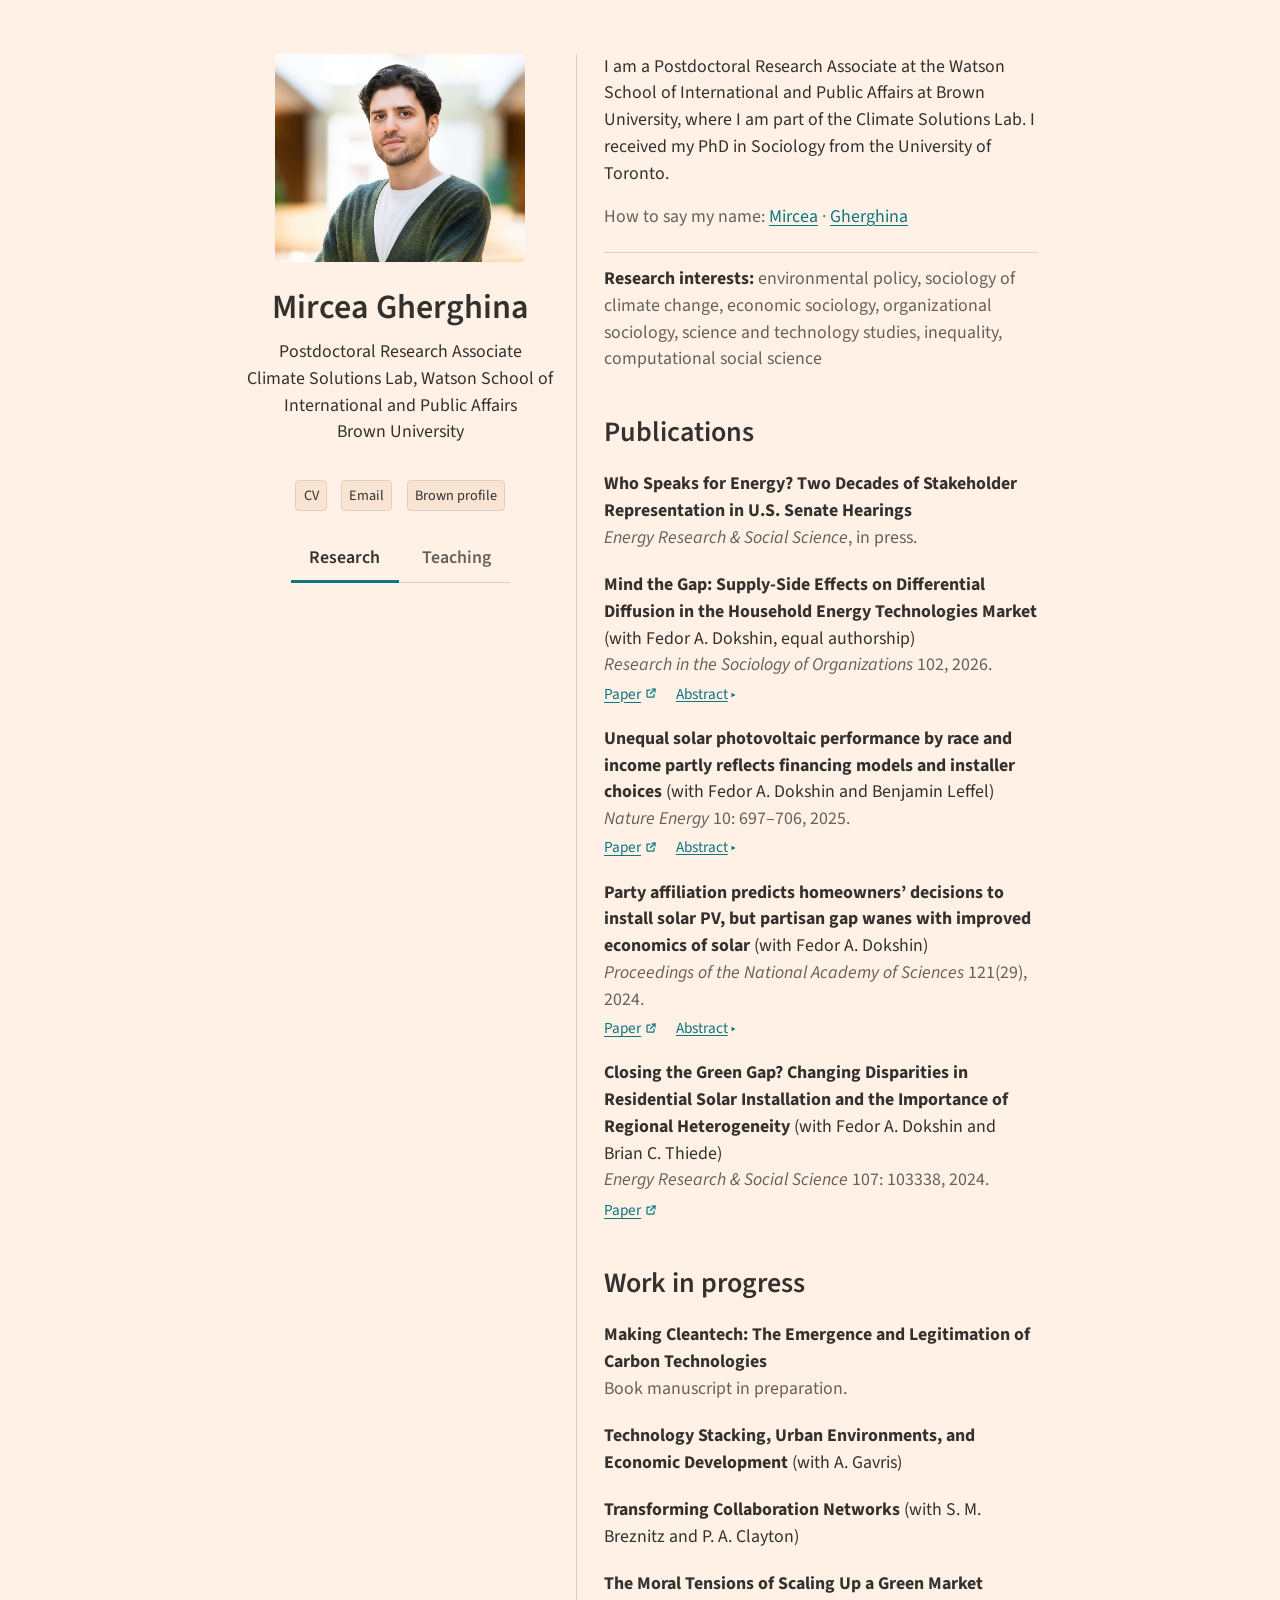
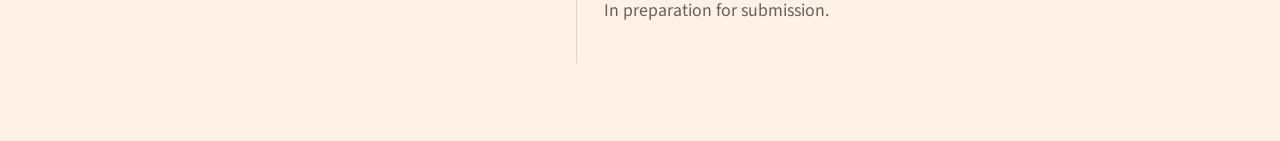
==== index.html @ 3304bfde "Update site" ====
<!DOCTYPE html>
<html xmlns="http://www.w3.org/1999/xhtml" lang="en" xml:lang="en"><head>

<meta charset="utf-8">
<meta name="generator" content="quarto-1.7.32">

<meta name="viewport" content="width=device-width, initial-scale=1.0, user-scalable=yes">


<title>Mircea Gherghina</title>
<style>
code{white-space: pre-wrap;}
span.smallcaps{font-variant: small-caps;}
div.columns{display: flex; gap: min(4vw, 1.5em);}
div.column{flex: auto; overflow-x: auto;}
div.hanging-indent{margin-left: 1.5em; text-indent: -1.5em;}
ul.task-list{list-style: none;}
ul.task-list li input[type="checkbox"] {
  width: 0.8em;
  margin: 0 0.8em 0.2em -1em; /* quarto-specific, see https://github.com/quarto-dev/quarto-cli/issues/4556 */ 
  vertical-align: middle;
}
</style>


<script src="site_libs/quarto-nav/quarto-nav.js"></script>
<script src="site_libs/clipboard/clipboard.min.js"></script>
<script src="site_libs/quarto-search/autocomplete.umd.js"></script>
<script src="site_libs/quarto-search/fuse.min.js"></script>
<script src="site_libs/quarto-search/quarto-search.js"></script>
<meta name="quarto:offset" content="./">
<script src="site_libs/quarto-html/quarto.js" type="module"></script>
<script src="site_libs/quarto-html/tabsets/tabsets.js" type="module"></script>
<script src="site_libs/quarto-html/popper.min.js"></script>
<script src="site_libs/quarto-html/tippy.umd.min.js"></script>
<link href="site_libs/quarto-html/tippy.css" rel="stylesheet">
<link href="site_libs/quarto-html/quarto-syntax-highlighting-37eea08aefeeee20ff55810ff984fec1.css" rel="stylesheet" id="quarto-text-highlighting-styles">
<script src="site_libs/bootstrap/bootstrap.min.js"></script>
<link href="site_libs/bootstrap/bootstrap-icons.css" rel="stylesheet">
<link href="site_libs/bootstrap/bootstrap-c1fac2584b48ed01fb6e278e36375074.min.css" rel="stylesheet" append-hash="true" id="quarto-bootstrap" data-mode="light">
<script id="quarto-search-options" type="application/json">{
  "location": "sidebar",
  "copy-button": false,
  "collapse-after": 3,
  "panel-placement": "start",
  "type": "textbox",
  "limit": 50,
  "keyboard-shortcut": [
    "f",
    "/",
    "s"
  ],
  "show-item-context": false,
  "language": {
    "search-no-results-text": "No results",
    "search-matching-documents-text": "matching documents",
    "search-copy-link-title": "Copy link to search",
    "search-hide-matches-text": "Hide additional matches",
    "search-more-match-text": "more match in this document",
    "search-more-matches-text": "more matches in this document",
    "search-clear-button-title": "Clear",
    "search-text-placeholder": "",
    "search-detached-cancel-button-title": "Cancel",
    "search-submit-button-title": "Submit",
    "search-label": "Search"
  }
}</script>


<link rel="stylesheet" href="styles.css">
</head>

<body class="fullcontent quarto-light">

<div id="quarto-search-results"></div>
<!-- content -->
<div id="quarto-content" class="quarto-container page-columns page-rows-contents page-layout-article">
<!-- sidebar -->
<!-- margin-sidebar -->
    
<!-- main -->
<div class="quarto-about-trestles">
  <div class="about-entity">
    <img src="profile.jpg" class="about-image
  rounded " style="width: 14em;">
<header id="title-block-header" class="quarto-title-block default">
<div class="quarto-title">
<h1 class="title">Mircea Gherghina</h1>
<p class="subtitle lead"></p><p>Postdoctoral Research Associate<br> Climate Solutions Lab, Watson School of International and Public Affairs<br> Brown University</p><p></p>
</div>
<div class="quarto-title-meta">
  </div>
</header>
    <div class="about-links">
  <a href="/cv.pdf" class="about-link" rel="" target="">
     <span class="about-link-text">CV</span>
  </a>
  <a href="mailto:mircea_gherghina@brown.edu" class="about-link" rel="" target="">
     <span class="about-link-text">Email</span>
  </a>
  <a href="https://climate.watson.brown.edu/people/mircea-gherghina" class="about-link" rel="" target="">
     <span class="about-link-text">Brown profile</span>
  </a>
</div>
  </div>
  <div class="about-contents"><main class="content" id="quarto-document-content">
<p>I am a Postdoctoral Research Associate at the Watson School of International and Public Affairs at Brown University, where I am part of the Climate Solutions Lab. I received my PhD in Sociology from the University of Toronto.</p>
<p><span class="status">How to say my name: <a href="https://www.youtube.com/watch?v=IW060dQiK8I">Mircea</a> · <a href="https://ro.forvo.com/word/gherghina/">Gherghina</a></span></p>
<div class="interests">
<p><strong>Research interests:</strong> environmental policy, sociology of climate change, economic sociology, organizational sociology, science and technology studies, inequality, computational social science</p>
</div>
<!-- ============ RESEARCH TAB ============ -->
<div id="research" class="tab-section" data-tab="Research">
<section id="publications" class="level2">
<h2 data-anchor-id="publications">Publications</h2>
<div class="paper">
<p><strong>Who Speaks for Energy? Two Decades of Stakeholder Representation in U.S. Senate Hearings</strong><br> <span class="status"><em>Energy Research &amp; Social Science</em>, in press.</span></p>
<div class="abstract">
</div>
</div>
<div class="paper">
<p><strong>Mind the Gap: Supply-Side Effects on Differential Diffusion in the Household Energy Technologies Market</strong> (with Fedor A. Dokshin, equal authorship)<br> <span class="status"><em>Research in the Sociology of Organizations</em> 102, 2026.</span> <a href="https://doi.org/10.1108/S0733-558X20260000102003" class="paper-links">Paper</a></p>
<div class="abstract">
<p>Climate change mitigation demands the rapid uptake of renewable energy technologies. These technologies can have significant benefits for adopters and the surrounding communities. There are concerns, however, that differential diffusion of these technologies could reproduce and deepen inequalities along existing dimensions of social difference. We extend organizational scholarship on diffusion by focusing on how supply-side organizational practices affect distributional outcomes in emerging markets. We argue that firms’ decisions about marketing and distributional strategies for new products fundamentally shape the pool of early adopters. These marketing strategies reflect not only market conditions but also specific cultural assumptions about likely early adopters – who they are and where they live. We examine these ideas in the context of the residential solar photovoltaics (PV) market in New York State. Door-to-door solicitation remains the dominant mode of marketing solar PV and has potential for structuring the pattern of diffusion, as installers strategically select neighborhoods for canvasing. Using installation data to infer marketing strategies, we find that solar installers respond to government incentives by intensifying their activity at times and in places where financial support is high. Results from statistical models further suggest that installers’ early marketing campaigns are more likely to target neighborhoods that are higher income and majority-white, although patterns differ somewhat across regions. Such supply-side dynamics can set in motion path-dependent processes that entrench inter-group disparities in the adoption rates of renewables. We discuss implications of our study for the prospects of an equitable energy transition and for organizational theories of diffusion.</p>
</div>
</div>
<div class="paper">
<p><strong>Unequal solar photovoltaic performance by race and income partly reflects financing models and installer choices</strong> (with Fedor A. Dokshin and Benjamin Leffel)<br> <span class="status"><em>Nature Energy</em> 10: 697–706, 2025.</span></p>
<p><a href="https://doi.org/10.1038/s41560-025-01743-7" class="paper-links">Paper</a></p>
<div class="abstract">
<p>Residential solar photovoltaics (PV) are important for a rapid decarbonization strategy. To chart an equitable energy transition, researchers have measured inequalities in residential PV adoption and identified factors that drive group disparities. We know little, however, about people’s experiences after installing solar. Electricity generation differences among PV systems can be substantial and may contribute to inequitable outcomes even as adoption disparities wane. Here we use data measuring actual monthly generation for over 26,000 PV systems installed in Connecticut to identify significant disparities in system output by neighbourhood income and race. We show that the choice of financing model (purchase or leasing) partly explains the observed disparities. We also find that system generation varies significantly across installers, highlighting that firm behaviour contributes to inequitable outcomes. These findings underscore the importance of measuring the quality and the quantity of renewable energy projects to ensure an equitable energy transition.</p>
</div>
</div>
<div class="paper">
<p><strong>Party affiliation predicts homeowners’ decisions to install solar PV, but partisan gap wanes with improved economics of solar</strong> (with Fedor A. Dokshin)<br> <span class="status"><em>Proceedings of the National Academy of Sciences</em> 121(29), 2024.</span></p>
<p><a href="https://doi.org/10.1073/pnas.2303519121" class="paper-links">Paper</a></p>
<div class="abstract">
<p>The perceived risk of climate change and the sense of urgency for an energy transition are both politically polarized, especially in the United States. Yet, we know relatively little about how political polarization affects consumer energy preferences and behaviors. Here, we use the case of residential solar photovoltaics (PV) in New York State to 1) measure the partisan gap in solar adoption rates and 2) test whether more favorable economics of solar PV mute the effect of political identity. Using household-level, longitudinal data that include nearly 63,000 completed residential PV projects, we find evidence of a partisan gap in PV adoption. Democratic homeowners are approximately 1.45 times as likely to adopt solar PV as Republican homeowners. Republicans’ rate of adoption is the lowest of all measured groups, behind Independents, unaffiliated voters, and homeowners not registered to vote. Crucially, however, Republicans in our sample appear to be the most attuned to the changing economics and financing options of solar PV. Our estimates suggest that 1) as homeowners’ electricity rate increases relative to its long-run average, the adoption gap between Democ-rats and Republicans narrows, 2) that Republican PV adopters obtain systems with higher expected economic value, and 3) Republicans take greater advantage of alternative financing models, like leases and power purchase agreements, especially when the upfront costs of solar are high. The results demonstrate that political identity affects consumers’ participation in the energy transition, but local context, including the local economics of solar, may mitigate the effect of personal politics.</p>
</div>
</div>
<div class="paper">
<p><strong>Closing the Green Gap? Changing Disparities in Residential Solar Installation and the Importance of Regional Heterogeneity</strong> (with Fedor A. Dokshin and Brian C. Thiede)<br> <span class="status"><em>Energy Research &amp; Social Science</em> 107: 103338, 2024.</span></p>
<p><a href="https://doi.org/10.1016/j.erss.2023.103338" class="paper-links">Paper</a></p>
<div class="abstract">
</div>
</div>
</section>
<section id="work-in-progress" class="level2">
<h2 data-anchor-id="work-in-progress">Work in progress</h2>
<div class="paper">
<p><strong>Making Cleantech: The Emergence and Legitimation of Carbon Technologies</strong><br> <span class="status">Book manuscript in preparation.</span></p>
<div class="abstract">
</div>
</div>
<div class="paper">
<p><strong>Technology Stacking, Urban Environments, and Economic Development</strong> (with A. Gavris)<br></p>
<div class="abstract">
</div>
</div>
<div class="paper">
<p><strong>Transforming Collaboration Networks</strong> (with S. M. Breznitz and P. A. Clayton)<br></p>
<div class="abstract">
</div>
</div>
<div class="paper">
<p><strong>The Moral Tensions of Scaling Up a Green Market</strong><br> <span class="status">In preparation for submission.</span></p>
<div class="abstract">
</div>
</div>
</section>
</div>
<!-- ============ TEACHING TAB ============ -->
<div id="teaching" class="tab-section" data-tab="Teaching">
<p>My teaching covers quantitative and computational methods, along with substantive courses in environmental policy, economic sociology, and the sociology of science and technology.</p>
<section id="course-instructor" class="level2">
<h2 data-anchor-id="course-instructor">Course instructor</h2>
<div class="paper">
<p><strong>Energy, Climate and Society</strong> (IAPA 1700G)<br> <span class="status">Brown University, Spring and Fall 2026</span></p>
<div class="abstract" data-label="Course description">
<p>This course examines the social side of how energy is produced and used. It begins with fossil fuels and their effects on communities and the environment, then turns to energy transitions and the social forces that help or hold back renewable energy. A central question runs throughout: who benefits from energy change, and who bears its costs? Students build policy analysis skills by identifying energy challenges, assessing their social impacts, and proposing evidence-based solutions.</p>
</div>
</div>
<div class="paper">
<p><strong>Social Data Analytics</strong> (CCT 416)<br> <span class="status">University of Toronto, Winter 2024</span></p>
<p><a href="https://www.gherghina.com/wp-content/uploads/2025/09/Social_data_analytics.pdf" class="paper-links">Syllabus</a></p>
<div class="abstract" data-label="Course description">
<p>A lab-based course on collecting and analyzing social data, for beginning and intermediate researchers. Students read recent “big data” studies and discuss their theory, critiques, and ethics, while learning Python programming, web scraping, data collection and storage, basic statistics, and data visualization. The course ends with a research project on a topic of each student’s choice.</p>
</div>
</div>
</section>
<section id="teaching-assistant-university-of-toronto" class="level2">
<h2 data-anchor-id="teaching-assistant-university-of-toronto">Teaching assistant, University of Toronto</h2>
<div class="paper">
<p><strong>Introduction to Quantitative Methods</strong> (SOC 202)<br> <span class="status">Winter 2020, Fall 2022, Winter 2023</span></p>
</div>
<div class="paper">
<p><strong>Intermediate Quantitative Methods</strong> (SOC 252)<br> <span class="status">Fall 2023</span></p>
</div>
<div class="paper">
<p><strong>Computational Methods in Sociology</strong> (SOC 497)<br> <span class="status">Winter 2022</span></p>
</div>
<div class="paper">
<p><strong>Energy Policy &amp; Environment</strong> (ENV 350)<br> <span class="status">Winter 2022</span></p>
</div>
<div class="paper">
<p><strong>Introduction to Social Networks</strong> (SOC 270)<br> <span class="status">Winter 2021, Summer 2021, Winter 2023</span></p>
</div>
<div class="paper">
<p><strong>Economic Sociology</strong> (SOC 306)<br> <span class="status">Fall 2019, Fall 2020</span></p>
</div>
</section>
</div>


</main></div>
</div>
 <!-- /main -->
<!-- Research / Teaching tabs under the profile.
     Adds two tabs below the CV/Email links and shows one section at a time.
     Sections are any block in index.qmd marked with class "tab-section". -->
<script>
/* Abstract links: every "::: abstract" block in index.qmd becomes an
   "Abstract" link next to "Paper"; clicking it opens the text below.
   Empty abstract blocks are ignored, so nothing shows until you paste text in. */
document.addEventListener("DOMContentLoaded", function () {
  // If a Paper/Syllabus link sits in the same paragraph as the title or journal
  // (no blank line before it), move it onto its own line under that paragraph.
  document.querySelectorAll(".paper a.paper-links").forEach(function (a) {
    var p = a.parentElement;
    if (p.tagName !== "P") return;
    var onlyLinks = Array.from(p.childNodes).every(function (n) {
      return n.nodeName === "A" || (n.nodeType === 3 && !n.textContent.trim());
    });
    if (onlyLinks) return;
    var line = p.nextElementSibling;
    if (!line || !line.classList.contains("links-line")) {
      line = document.createElement("p");
      line.className = "links-line";
      p.parentNode.insertBefore(line, p.nextSibling);
    }
    // drop the line break / spaces left in front of the link
    var prev = a.previousSibling;
    while (prev && ((prev.nodeType === 3 && !prev.textContent.trim()) || prev.nodeName === "BR" || prev.nodeName === "SOFTBREAK")) {
      var before = prev.previousSibling; prev.remove(); prev = before;
    }
    line.appendChild(a);
  });

  document.querySelectorAll(".paper .abstract").forEach(function (abs, i) {
    if (!abs.textContent.trim()) { abs.remove(); return; }
    var paper = abs.closest(".paper");
    var link = paper.querySelector("a.paper-links");
    var line = link ? link.parentElement : null;
    // Also accept a plain links paragraph just above the abstract,
    // e.g. [Paper](https://...) written without {.paper-links}
    if (!line) {
      var prev = abs.previousElementSibling;
      var onlyLinks = prev && prev.tagName === "P" && prev.querySelector("a") &&
        Array.from(prev.childNodes).every(function (n) {
          return n.nodeName === "A" || (n.nodeType === 3 && !n.textContent.trim());
        });
      if (onlyLinks) line = prev;
    }
    if (!line) {                       // no Paper link: make a links line
      line = document.createElement("p");
      abs.parentNode.insertBefore(line, abs);
    }
    line.classList.add("links-line");
    abs.id = abs.id || "abstract-" + (i + 1);
    abs.hidden = true;
    var btn = document.createElement("button");
    btn.type = "button";
    btn.className = "abstract-toggle";
    btn.textContent = abs.dataset.label || "Abstract";
    btn.setAttribute("aria-expanded", "false");
    btn.setAttribute("aria-controls", abs.id);
    btn.addEventListener("click", function () {
      var open = abs.hidden;
      abs.hidden = !open;
      btn.setAttribute("aria-expanded", open ? "true" : "false");
    });
    line.appendChild(btn);
  });
});

document.addEventListener("DOMContentLoaded", function () {
  var sections = Array.from(document.querySelectorAll(".tab-section"));
  var profile = document.querySelector(".about-entity");
  if (!sections.length || !profile) return;

  var nav = document.createElement("nav");
  nav.className = "profile-tabs";
  nav.setAttribute("role", "tablist");
  nav.setAttribute("aria-label", "Sections");

  sections.forEach(function (sec) {
    var btn = document.createElement("button");
    btn.type = "button";
    btn.setAttribute("role", "tab");
    btn.id = "tab-" + sec.id;
    btn.setAttribute("aria-controls", sec.id);
    btn.textContent = sec.dataset.tab || sec.id;
    sec.setAttribute("role", "tabpanel");
    sec.setAttribute("aria-labelledby", btn.id);
    btn.addEventListener("click", function () {
      show(sec.id);
      history.replaceState(null, "", "#" + sec.id);
      // On phones the profile sits above the bio, so jump down to the section
      if (window.matchMedia("(max-width: 991px)").matches) {
        sec.scrollIntoView({ behavior: "smooth", block: "start" });
      }
    });
    nav.appendChild(btn);
  });
  profile.appendChild(nav);

  // The bio: everything above the first tab section (bio paragraphs,
  // name pronunciation, research interests). Shown only on the first tab.
  var bio = [];
  for (var el = sections[0].previousElementSibling; el; el = el.previousElementSibling) {
    if (el.matches("header, script, style, #title-block-header")) continue;
    bio.push(el);
  }

  function show(id) {
    bio.forEach(function (el) { el.hidden = id !== sections[0].id; });
    sections.forEach(function (sec) {
      var on = sec.id === id;
      sec.hidden = !on;
      var btn = document.getElementById("tab-" + sec.id);
      btn.setAttribute("aria-selected", on ? "true" : "false");
      btn.tabIndex = on ? 0 : -1;
    });
  }

  // Arrow keys move between tabs
  nav.addEventListener("keydown", function (e) {
    if (e.key !== "ArrowRight" && e.key !== "ArrowLeft" &&
        e.key !== "ArrowDown" && e.key !== "ArrowUp") return;
    var tabs = Array.from(nav.querySelectorAll("button"));
    var i = tabs.indexOf(document.activeElement);
    var next = tabs[(i + (e.key === "ArrowRight" || e.key === "ArrowDown" ? 1 : tabs.length - 1)) % tabs.length];
    next.focus(); next.click(); e.preventDefault();
  });

  // Open the tab named in the address (e.g. yoursite/#teaching), otherwise the first
  var start = location.hash.slice(1);
  show(sections.some(function (s) { return s.id === start; }) ? start : sections[0].id);
});
</script>
<script id="quarto-html-after-body" type="application/javascript">
  window.document.addEventListener("DOMContentLoaded", function (event) {
    const isCodeAnnotation = (el) => {
      for (const clz of el.classList) {
        if (clz.startsWith('code-annotation-')) {                     
          return true;
        }
      }
      return false;
    }
    const onCopySuccess = function(e) {
      // button target
      const button = e.trigger;
      // don't keep focus
      button.blur();
      // flash "checked"
      button.classList.add('code-copy-button-checked');
      var currentTitle = button.getAttribute("title");
      button.setAttribute("title", "Copied!");
      let tooltip;
      if (window.bootstrap) {
        button.setAttribute("data-bs-toggle", "tooltip");
        button.setAttribute("data-bs-placement", "left");
        button.setAttribute("data-bs-title", "Copied!");
        tooltip = new bootstrap.Tooltip(button, 
          { trigger: "manual", 
            customClass: "code-copy-button-tooltip",
            offset: [0, -8]});
        tooltip.show();    
      }
      setTimeout(function() {
        if (tooltip) {
          tooltip.hide();
          button.removeAttribute("data-bs-title");
          button.removeAttribute("data-bs-toggle");
          button.removeAttribute("data-bs-placement");
        }
        button.setAttribute("title", currentTitle);
        button.classList.remove('code-copy-button-checked');
      }, 1000);
      // clear code selection
      e.clearSelection();
    }
    const getTextToCopy = function(trigger) {
        const codeEl = trigger.previousElementSibling.cloneNode(true);
        for (const childEl of codeEl.children) {
          if (isCodeAnnotation(childEl)) {
            childEl.remove();
          }
        }
        return codeEl.innerText;
    }
    const clipboard = new window.ClipboardJS('.code-copy-button:not([data-in-quarto-modal])', {
      text: getTextToCopy
    });
    clipboard.on('success', onCopySuccess);
    if (window.document.getElementById('quarto-embedded-source-code-modal')) {
      const clipboardModal = new window.ClipboardJS('.code-copy-button[data-in-quarto-modal]', {
        text: getTextToCopy,
        container: window.document.getElementById('quarto-embedded-source-code-modal')
      });
      clipboardModal.on('success', onCopySuccess);
    }
      var localhostRegex = new RegExp(/^(?:http|https):\/\/localhost\:?[0-9]*\//);
      var mailtoRegex = new RegExp(/^mailto:/);
        var filterRegex = new RegExp("https:\/\/gherghina\.com");
      var isInternal = (href) => {
          return filterRegex.test(href) || localhostRegex.test(href) || mailtoRegex.test(href);
      }
      // Inspect non-navigation links and adorn them if external
     var links = window.document.querySelectorAll('a[href]:not(.nav-link):not(.navbar-brand):not(.toc-action):not(.sidebar-link):not(.sidebar-item-toggle):not(.pagination-link):not(.no-external):not([aria-hidden]):not(.dropdown-item):not(.quarto-navigation-tool):not(.about-link)');
      for (var i=0; i<links.length; i++) {
        const link = links[i];
        if (!isInternal(link.href)) {
          // undo the damage that might have been done by quarto-nav.js in the case of
          // links that we want to consider external
          if (link.dataset.originalHref !== undefined) {
            link.href = link.dataset.originalHref;
          }
        }
      }
    function tippyHover(el, contentFn, onTriggerFn, onUntriggerFn) {
      const config = {
        allowHTML: true,
        maxWidth: 500,
        delay: 100,
        arrow: false,
        appendTo: function(el) {
            return el.parentElement;
        },
        interactive: true,
        interactiveBorder: 10,
        theme: 'quarto',
        placement: 'bottom-start',
      };
      if (contentFn) {
        config.content = contentFn;
      }
      if (onTriggerFn) {
        config.onTrigger = onTriggerFn;
      }
      if (onUntriggerFn) {
        config.onUntrigger = onUntriggerFn;
      }
      window.tippy(el, config); 
    }
    const noterefs = window.document.querySelectorAll('a[role="doc-noteref"]');
    for (var i=0; i<noterefs.length; i++) {
      const ref = noterefs[i];
      tippyHover(ref, function() {
        // use id or data attribute instead here
        let href = ref.getAttribute('data-footnote-href') || ref.getAttribute('href');
        try { href = new URL(href).hash; } catch {}
        const id = href.replace(/^#\/?/, "");
        const note = window.document.getElementById(id);
        if (note) {
          return note.innerHTML;
        } else {
          return "";
        }
      });
    }
    const xrefs = window.document.querySelectorAll('a.quarto-xref');
    const processXRef = (id, note) => {
      // Strip column container classes
      const stripColumnClz = (el) => {
        el.classList.remove("page-full", "page-columns");
        if (el.children) {
          for (const child of el.children) {
            stripColumnClz(child);
          }
        }
      }
      stripColumnClz(note)
      if (id === null || id.startsWith('sec-')) {
        // Special case sections, only their first couple elements
        const container = document.createElement("div");
        if (note.children && note.children.length > 2) {
          container.appendChild(note.children[0].cloneNode(true));
          for (let i = 1; i < note.children.length; i++) {
            const child = note.children[i];
            if (child.tagName === "P" && child.innerText === "") {
              continue;
            } else {
              container.appendChild(child.cloneNode(true));
              break;
            }
          }
          if (window.Quarto?.typesetMath) {
            window.Quarto.typesetMath(container);
          }
          return container.innerHTML
        } else {
          if (window.Quarto?.typesetMath) {
            window.Quarto.typesetMath(note);
          }
          return note.innerHTML;
        }
      } else {
        // Remove any anchor links if they are present
        const anchorLink = note.querySelector('a.anchorjs-link');
        if (anchorLink) {
          anchorLink.remove();
        }
        if (window.Quarto?.typesetMath) {
          window.Quarto.typesetMath(note);
        }
        if (note.classList.contains("callout")) {
          return note.outerHTML;
        } else {
          return note.innerHTML;
        }
      }
    }
    for (var i=0; i<xrefs.length; i++) {
      const xref = xrefs[i];
      tippyHover(xref, undefined, function(instance) {
        instance.disable();
        let url = xref.getAttribute('href');
        let hash = undefined; 
        if (url.startsWith('#')) {
          hash = url;
        } else {
          try { hash = new URL(url).hash; } catch {}
        }
        if (hash) {
          const id = hash.replace(/^#\/?/, "");
          const note = window.document.getElementById(id);
          if (note !== null) {
            try {
              const html = processXRef(id, note.cloneNode(true));
              instance.setContent(html);
            } finally {
              instance.enable();
              instance.show();
            }
          } else {
            // See if we can fetch this
            fetch(url.split('#')[0])
            .then(res => res.text())
            .then(html => {
              const parser = new DOMParser();
              const htmlDoc = parser.parseFromString(html, "text/html");
              const note = htmlDoc.getElementById(id);
              if (note !== null) {
                const html = processXRef(id, note);
                instance.setContent(html);
              } 
            }).finally(() => {
              instance.enable();
              instance.show();
            });
          }
        } else {
          // See if we can fetch a full url (with no hash to target)
          // This is a special case and we should probably do some content thinning / targeting
          fetch(url)
          .then(res => res.text())
          .then(html => {
            const parser = new DOMParser();
            const htmlDoc = parser.parseFromString(html, "text/html");
            const note = htmlDoc.querySelector('main.content');
            if (note !== null) {
              // This should only happen for chapter cross references
              // (since there is no id in the URL)
              // remove the first header
              if (note.children.length > 0 && note.children[0].tagName === "HEADER") {
                note.children[0].remove();
              }
              const html = processXRef(null, note);
              instance.setContent(html);
            } 
          }).finally(() => {
            instance.enable();
            instance.show();
          });
        }
      }, function(instance) {
      });
    }
        let selectedAnnoteEl;
        const selectorForAnnotation = ( cell, annotation) => {
          let cellAttr = 'data-code-cell="' + cell + '"';
          let lineAttr = 'data-code-annotation="' +  annotation + '"';
          const selector = 'span[' + cellAttr + '][' + lineAttr + ']';
          return selector;
        }
        const selectCodeLines = (annoteEl) => {
          const doc = window.document;
          const targetCell = annoteEl.getAttribute("data-target-cell");
          const targetAnnotation = annoteEl.getAttribute("data-target-annotation");
          const annoteSpan = window.document.querySelector(selectorForAnnotation(targetCell, targetAnnotation));
          const lines = annoteSpan.getAttribute("data-code-lines").split(",");
          const lineIds = lines.map((line) => {
            return targetCell + "-" + line;
          })
          let top = null;
          let height = null;
          let parent = null;
          if (lineIds.length > 0) {
              //compute the position of the single el (top and bottom and make a div)
              const el = window.document.getElementById(lineIds[0]);
              top = el.offsetTop;
              height = el.offsetHeight;
              parent = el.parentElement.parentElement;
            if (lineIds.length > 1) {
              const lastEl = window.document.getElementById(lineIds[lineIds.length - 1]);
              const bottom = lastEl.offsetTop + lastEl.offsetHeight;
              height = bottom - top;
            }
            if (top !== null && height !== null && parent !== null) {
              // cook up a div (if necessary) and position it 
              let div = window.document.getElementById("code-annotation-line-highlight");
              if (div === null) {
                div = window.document.createElement("div");
                div.setAttribute("id", "code-annotation-line-highlight");
                div.style.position = 'absolute';
                parent.appendChild(div);
              }
              div.style.top = top - 2 + "px";
              div.style.height = height + 4 + "px";
              div.style.left = 0;
              let gutterDiv = window.document.getElementById("code-annotation-line-highlight-gutter");
              if (gutterDiv === null) {
                gutterDiv = window.document.createElement("div");
                gutterDiv.setAttribute("id", "code-annotation-line-highlight-gutter");
                gutterDiv.style.position = 'absolute';
                const codeCell = window.document.getElementById(targetCell);
                const gutter = codeCell.querySelector('.code-annotation-gutter');
                gutter.appendChild(gutterDiv);
              }
              gutterDiv.style.top = top - 2 + "px";
              gutterDiv.style.height = height + 4 + "px";
            }
            selectedAnnoteEl = annoteEl;
          }
        };
        const unselectCodeLines = () => {
          const elementsIds = ["code-annotation-line-highlight", "code-annotation-line-highlight-gutter"];
          elementsIds.forEach((elId) => {
            const div = window.document.getElementById(elId);
            if (div) {
              div.remove();
            }
          });
          selectedAnnoteEl = undefined;
        };
          // Handle positioning of the toggle
      window.addEventListener(
        "resize",
        throttle(() => {
          elRect = undefined;
          if (selectedAnnoteEl) {
            selectCodeLines(selectedAnnoteEl);
          }
        }, 10)
      );
      function throttle(fn, ms) {
      let throttle = false;
      let timer;
        return (...args) => {
          if(!throttle) { // first call gets through
              fn.apply(this, args);
              throttle = true;
          } else { // all the others get throttled
              if(timer) clearTimeout(timer); // cancel #2
              timer = setTimeout(() => {
                fn.apply(this, args);
                timer = throttle = false;
              }, ms);
          }
        };
      }
        // Attach click handler to the DT
        const annoteDls = window.document.querySelectorAll('dt[data-target-cell]');
        for (const annoteDlNode of annoteDls) {
          annoteDlNode.addEventListener('click', (event) => {
            const clickedEl = event.target;
            if (clickedEl !== selectedAnnoteEl) {
              unselectCodeLines();
              const activeEl = window.document.querySelector('dt[data-target-cell].code-annotation-active');
              if (activeEl) {
                activeEl.classList.remove('code-annotation-active');
              }
              selectCodeLines(clickedEl);
              clickedEl.classList.add('code-annotation-active');
            } else {
              // Unselect the line
              unselectCodeLines();
              clickedEl.classList.remove('code-annotation-active');
            }
          });
        }
    const findCites = (el) => {
      const parentEl = el.parentElement;
      if (parentEl) {
        const cites = parentEl.dataset.cites;
        if (cites) {
          return {
            el,
            cites: cites.split(' ')
          };
        } else {
          return findCites(el.parentElement)
        }
      } else {
        return undefined;
      }
    };
    var bibliorefs = window.document.querySelectorAll('a[role="doc-biblioref"]');
    for (var i=0; i<bibliorefs.length; i++) {
      const ref = bibliorefs[i];
      const citeInfo = findCites(ref);
      if (citeInfo) {
        tippyHover(citeInfo.el, function() {
          var popup = window.document.createElement('div');
          citeInfo.cites.forEach(function(cite) {
            var citeDiv = window.document.createElement('div');
            citeDiv.classList.add('hanging-indent');
            citeDiv.classList.add('csl-entry');
            var biblioDiv = window.document.getElementById('ref-' + cite);
            if (biblioDiv) {
              citeDiv.innerHTML = biblioDiv.innerHTML;
            }
            popup.appendChild(citeDiv);
          });
          return popup.innerHTML;
        });
      }
    }
  });
  </script>
</div> <!-- /content -->




</body></html>
---- site_libs/quarto-html/tippy.css ----
.tippy-box[data-animation=fade][data-state=hidden]{opacity:0}[data-tippy-root]{max-width:calc(100vw - 10px)}.tippy-box{position:relative;background-color:#333;color:#fff;border-radius:4px;font-size:14px;line-height:1.4;white-space:normal;outline:0;transition-property:transform,visibility,opacity}.tippy-box[data-placement^=top]>.tippy-arrow{bottom:0}.tippy-box[data-placement^=top]>.tippy-arrow:before{bottom:-7px;left:0;border-width:8px 8px 0;border-top-color:initial;transform-origin:center top}.tippy-box[data-placement^=bottom]>.tippy-arrow{top:0}.tippy-box[data-placement^=bottom]>.tippy-arrow:before{top:-7px;left:0;border-width:0 8px 8px;border-bottom-color:initial;transform-origin:center bottom}.tippy-box[data-placement^=left]>.tippy-arrow{right:0}.tippy-box[data-placement^=left]>.tippy-arrow:before{border-width:8px 0 8px 8px;border-left-color:initial;right:-7px;transform-origin:center left}.tippy-box[data-placement^=right]>.tippy-arrow{left:0}.tippy-box[data-placement^=right]>.tippy-arrow:before{left:-7px;border-width:8px 8px 8px 0;border-right-color:initial;transform-origin:center right}.tippy-box[data-inertia][data-state=visible]{transition-timing-function:cubic-bezier(.54,1.5,.38,1.11)}.tippy-arrow{width:16px;height:16px;color:#333}.tippy-arrow:before{content:"";position:absolute;border-color:transparent;border-style:solid}.tippy-content{position:relative;padding:5px 9px;z-index:1}
---- site_libs/quarto-html/quarto-syntax-highlighting-37eea08aefeeee20ff55810ff984fec1.css ----
/* quarto syntax highlight colors */
:root {
  --quarto-hl-ot-color: #003B4F;
  --quarto-hl-at-color: #657422;
  --quarto-hl-ss-color: #20794D;
  --quarto-hl-an-color: #5E5E5E;
  --quarto-hl-fu-color: #4758AB;
  --quarto-hl-st-color: #20794D;
  --quarto-hl-cf-color: #003B4F;
  --quarto-hl-op-color: #5E5E5E;
  --quarto-hl-er-color: #AD0000;
  --quarto-hl-bn-color: #AD0000;
  --quarto-hl-al-color: #AD0000;
  --quarto-hl-va-color: #111111;
  --quarto-hl-bu-color: inherit;
  --quarto-hl-ex-color: inherit;
  --quarto-hl-pp-color: #AD0000;
  --quarto-hl-in-color: #5E5E5E;
  --quarto-hl-vs-color: #20794D;
  --quarto-hl-wa-color: #5E5E5E;
  --quarto-hl-do-color: #5E5E5E;
  --quarto-hl-im-color: #00769E;
  --quarto-hl-ch-color: #20794D;
  --quarto-hl-dt-color: #AD0000;
  --quarto-hl-fl-color: #AD0000;
  --quarto-hl-co-color: #5E5E5E;
  --quarto-hl-cv-color: #5E5E5E;
  --quarto-hl-cn-color: #8f5902;
  --quarto-hl-sc-color: #5E5E5E;
  --quarto-hl-dv-color: #AD0000;
  --quarto-hl-kw-color: #003B4F;
}

/* other quarto variables */
:root {
  --quarto-font-monospace: SFMono-Regular, Menlo, Monaco, Consolas, "Liberation Mono", "Courier New", monospace;
}

/* syntax highlight based on Pandoc's rules */
pre > code.sourceCode > span {
  color: #003B4F;
}

code.sourceCode > span {
  color: #003B4F;
}

div.sourceCode,
div.sourceCode pre.sourceCode {
  color: #003B4F;
}

/* Normal */
code span {
  color: #003B4F;
}

/* Alert */
code span.al {
  color: #AD0000;
  font-style: inherit;
}

/* Annotation */
code span.an {
  color: #5E5E5E;
  font-style: inherit;
}

/* Attribute */
code span.at {
  color: #657422;
  font-style: inherit;
}

/* BaseN */
code span.bn {
  color: #AD0000;
  font-style: inherit;
}

/* BuiltIn */
code span.bu {
  font-style: inherit;
}

/* ControlFlow */
code span.cf {
  color: #003B4F;
  font-weight: bold;
  font-style: inherit;
}

/* Char */
code span.ch {
  color: #20794D;
  font-style: inherit;
}

/* Constant */
code span.cn {
  color: #8f5902;
  font-style: inherit;
}

/* Comment */
code span.co {
  color: #5E5E5E;
  font-style: inherit;
}

/* CommentVar */
code span.cv {
  color: #5E5E5E;
  font-style: italic;
}

/* Documentation */
code span.do {
  color: #5E5E5E;
  font-style: italic;
}

/* DataType */
code span.dt {
  color: #AD0000;
  font-style: inherit;
}

/* DecVal */
code span.dv {
  color: #AD0000;
  font-style: inherit;
}

/* Error */
code span.er {
  color: #AD0000;
  font-style: inherit;
}

/* Extension */
code span.ex {
  font-style: inherit;
}

/* Float */
code span.fl {
  color: #AD0000;
  font-style: inherit;
}

/* Function */
code span.fu {
  color: #4758AB;
  font-style: inherit;
}

/* Import */
code span.im {
  color: #00769E;
  font-style: inherit;
}

/* Information */
code span.in {
  color: #5E5E5E;
  font-style: inherit;
}

/* Keyword */
code span.kw {
  color: #003B4F;
  font-weight: bold;
  font-style: inherit;
}

/* Operator */
code span.op {
  color: #5E5E5E;
  font-style: inherit;
}

/* Other */
code span.ot {
  color: #003B4F;
  font-style: inherit;
}

/* Preprocessor */
code span.pp {
  color: #AD0000;
  font-style: inherit;
}

/* SpecialChar */
code span.sc {
  color: #5E5E5E;
  font-style: inherit;
}

/* SpecialString */
code span.ss {
  color: #20794D;
  font-style: inherit;
}

/* String */
code span.st {
  color: #20794D;
  font-style: inherit;
}

/* Variable */
code span.va {
  color: #111111;
  font-style: inherit;
}

/* VerbatimString */
code span.vs {
  color: #20794D;
  font-style: inherit;
}

/* Warning */
code span.wa {
  color: #5E5E5E;
  font-style: italic;
}

.prevent-inlining {
  content: "</";
}

/*# sourceMappingURL=27d3d809615f7771493d095567f04340.css.map */
---- styles.css ----
/* Tweaks on top of the Quarto "cosmo" theme */

/* ---------- Colors: warm salmon "newspaper" paper ----------
   Change these values to recolor the whole site. */
:root {
  --paper: #FFF1E5;      /* page background */
  --paper-deep: #F7E4D3; /* boxes and buttons, slightly darker */
  --ink: #33302E;        /* main text */
  --muted: #66605C;      /* journal, dates, secondary text */
  --rule: #E3CFBD;       /* lines and borders */
  --accent: #0D7680;     /* links, active tab */
}

body {
  font-size: 1.05rem;
  background-color: var(--paper);
  color: var(--ink);
}
h1, h2, h3, .title { color: var(--ink); }
a { color: var(--accent); }
a:hover { color: #08535A; }

h2 {
  margin-top: 2.5rem;
  padding-bottom: 0.3rem;
  border-bottom: 1px solid var(--rule);
}
h3 { margin-top: 1.8rem; font-size: 1.15rem; }

/* Line between the profile column and the content */
.about-entity, .about-contents, #quarto-document-content { border-color: var(--rule) !important; }
.quarto-title .subtitle, .about-entity p { color: var(--ink); }

/* CV / Email / Brown profile buttons */
.about-link {
  color: var(--ink) !important;
  border-color: var(--rule) !important;
  background-color: var(--paper-deep);
}
.about-link:hover { border-color: var(--accent) !important; color: var(--accent) !important; }

/* Research interests line at the end of the bio */
.interests {
  margin-top: 1.2rem;
  padding-top: 0.8rem;
  border-top: 1px solid var(--rule);
  color: var(--muted);
}
.interests p { margin-bottom: 0; }
.interests strong { color: var(--ink); }

/* One paper = one block with a little space between */
.paper { margin-bottom: 1.2rem; }
.paper p { margin-bottom: 0.2rem; }
a.paper-links { font-size: 0.9rem; }
.status { color: var(--muted); }

/* Paper · Abstract links, and the abstract text that opens below them */
.links-line {
  display: flex;
  flex-wrap: wrap;          /* Paper and Abstract sit side by side; never stretches the page */
  align-items: baseline;
  gap: 0.2rem 1.1rem;
  font-size: 0.9rem;
}
.links-line a, .links-line button { font-size: inherit; white-space: nowrap; }
.abstract-toggle {
  background: none;
  border: 0;
  padding: 0;
  font: inherit;
  color: var(--accent);
  text-decoration: underline;
  text-underline-offset: 2px;
  cursor: pointer;
}
.abstract-toggle:hover { color: #08535A; }
.abstract-toggle::after { content: " ▸"; text-decoration: none; display: inline-block; margin-left: 0.2em; }
.abstract-toggle[aria-expanded="true"]::after { content: " ▾"; }
.abstract-toggle:focus-visible { outline: 2px solid var(--accent); outline-offset: 2px; }
/* The abstract opens in a soft box */
.abstract {
  margin: 0.5rem 0 0.3rem;
  padding: 0.8rem 1rem;
  background-color: var(--paper-deep);
  border: 1px solid var(--rule);
  border-left: 3px solid var(--accent);
  border-radius: 4px;
  font-size: 0.95rem;
  line-height: 1.6;
}
.abstract p:last-child { margin-bottom: 0; }

/* Keep the profile (photo, links, tabs) in view while scrolling on wide screens */
@media (min-width: 992px) {
  .about-entity { position: sticky; top: 2rem; align-self: flex-start; }
}

/* ---------- Research / Teaching tabs under the profile ---------- */
[hidden] { display: none !important; }

.profile-tabs {
  display: flex;
  justify-content: center;
  gap: 0.25rem;
  margin-top: 1.5rem;
  border-bottom: 1px solid var(--rule);
}
.profile-tabs button {
  background: none;
  border: 0;
  border-bottom: 3px solid transparent;
  margin-bottom: -1px;
  padding: 0.5rem 1.1rem;
  font: inherit;
  font-weight: 600;
  color: var(--muted);
  cursor: pointer;
}
.profile-tabs button:hover { color: var(--ink); }
.profile-tabs button[aria-selected="true"] {
  color: var(--ink);
  border-bottom-color: var(--accent);
}
.profile-tabs button:focus-visible { outline: 2px solid var(--accent); outline-offset: 2px; }

/* The first heading in each tab shouldn't have a big gap above it */
.tab-section > h2:first-child,
.tab-section > .section:first-child > h2 { margin-top: 1.5rem; }

/* Small "external link" icon after Paper / Syllabus links that go to another site */
a.paper-links[href^="http"]::after {
  content: "";
  display: inline-block;
  width: 0.8em;
  height: 0.8em;
  margin-left: 0.25em;
  vertical-align: -0.05em;
  background-color: currentColor;
  -webkit-mask: url("data:image/svg+xml,%3Csvg xmlns='http://www.w3.org/2000/svg' viewBox='0 0 24 24' fill='none' stroke='black' stroke-width='2.5' stroke-linecap='round' stroke-linejoin='round'%3E%3Cpath d='M14 4h6v6'/%3E%3Cpath d='M20 4l-9 9'/%3E%3Cpath d='M18 14v5a1 1 0 0 1-1 1H5a1 1 0 0 1-1-1V7a1 1 0 0 1 1-1h5'/%3E%3C/svg%3E") no-repeat center / contain;
          mask: url("data:image/svg+xml,%3Csvg xmlns='http://www.w3.org/2000/svg' viewBox='0 0 24 24' fill='none' stroke='black' stroke-width='2.5' stroke-linecap='round' stroke-linejoin='round'%3E%3Cpath d='M14 4h6v6'/%3E%3Cpath d='M20 4l-9 9'/%3E%3Cpath d='M18 14v5a1 1 0 0 1-1 1H5a1 1 0 0 1-1-1V7a1 1 0 0 1 1-1h5'/%3E%3C/svg%3E") no-repeat center / contain;
}
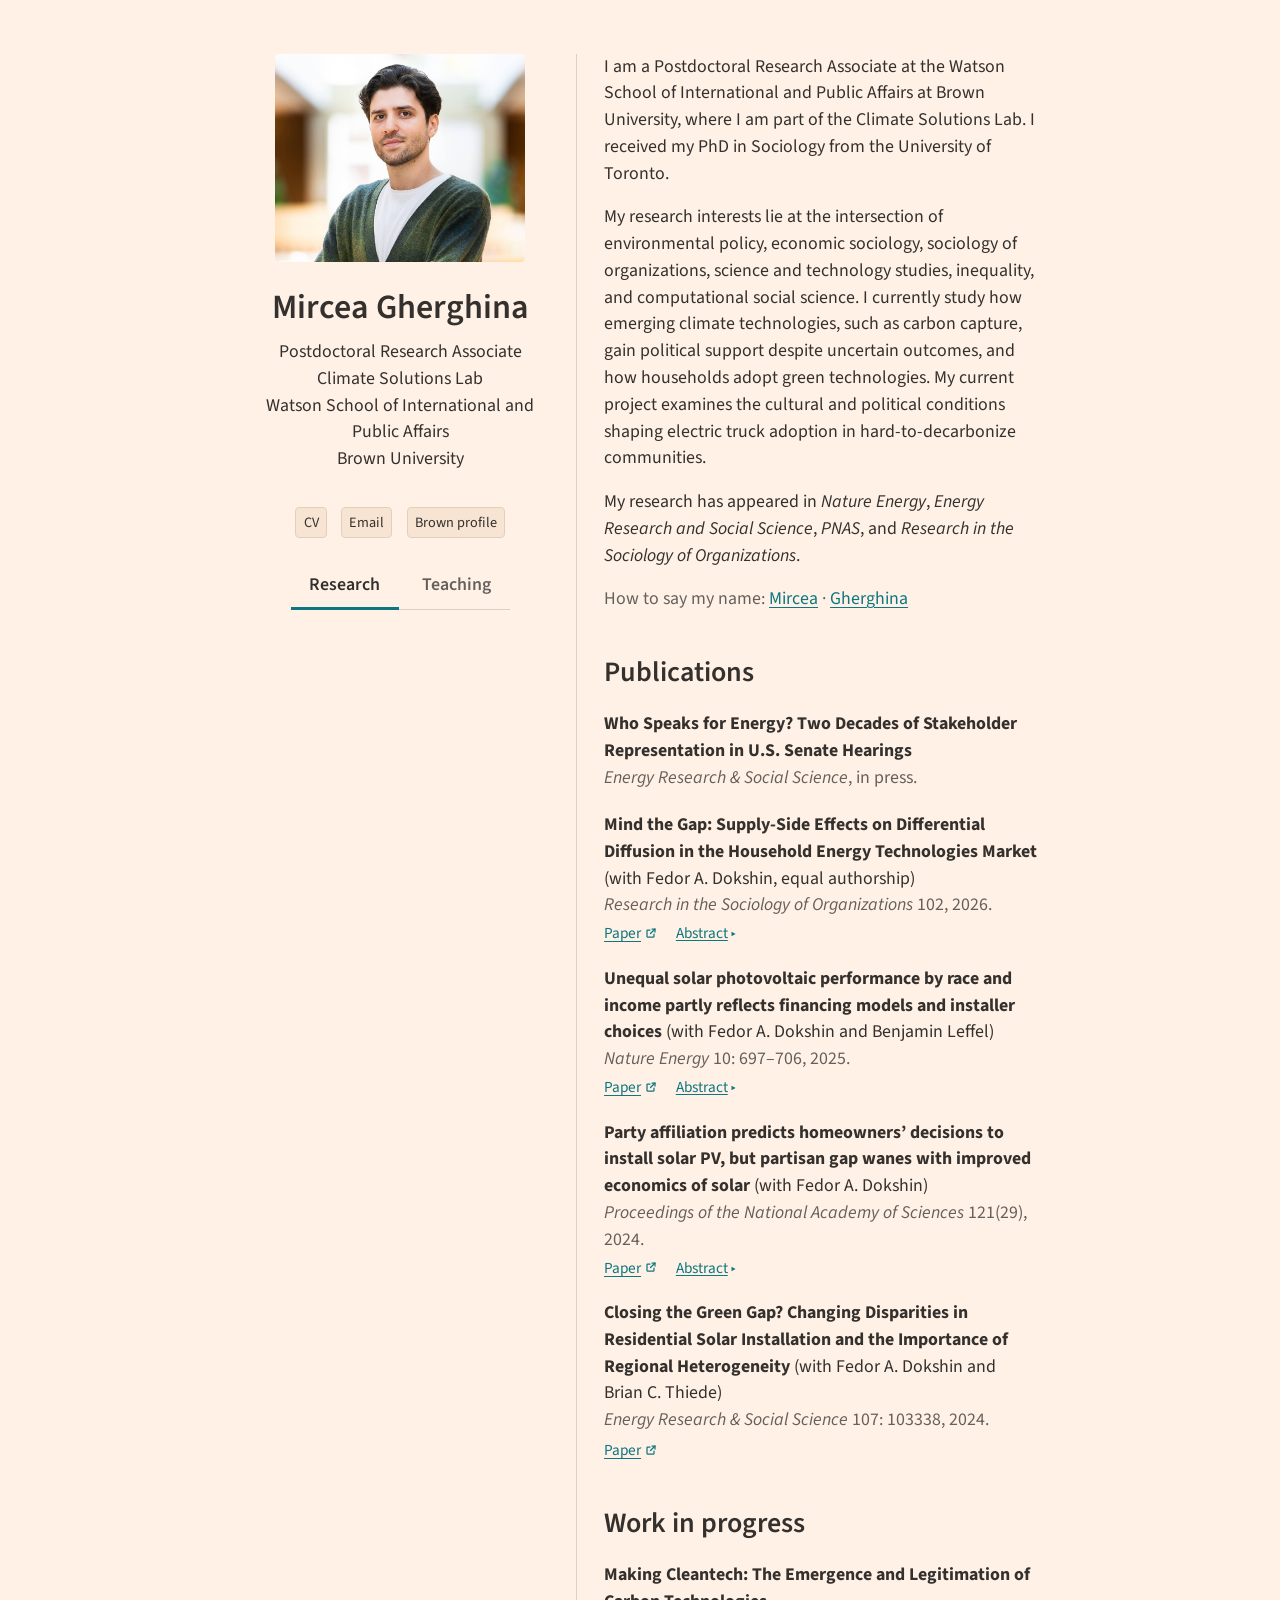
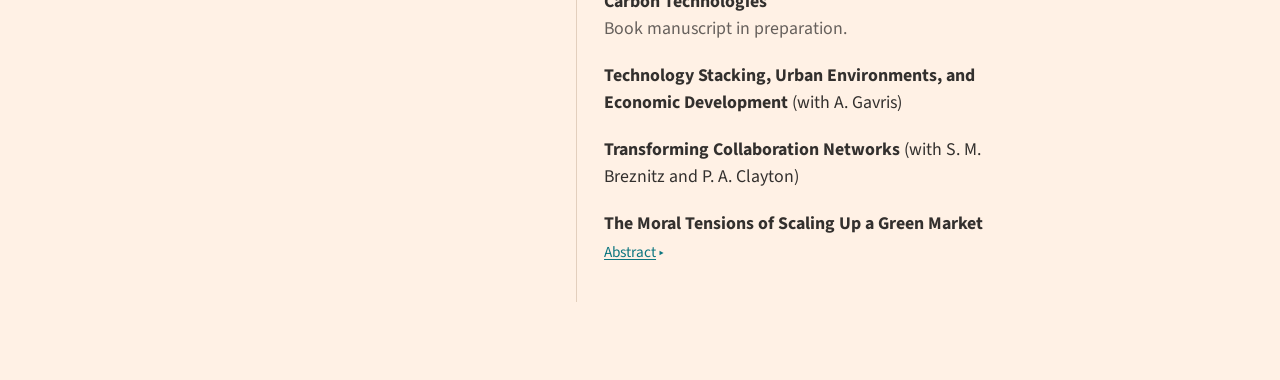
==== commit 352bbc1f: "Update index.html" ====
--- a/index.html
+++ b/index.html
@@ -86,7 +86,7 @@
 <header id="title-block-header" class="quarto-title-block default">
 <div class="quarto-title">
 <h1 class="title">Mircea Gherghina</h1>
-<p class="subtitle lead"></p><p>Postdoctoral Research Associate<br> Climate Solutions Lab, Watson School of International and Public Affairs<br> Brown University</p><p></p>
+<p class="subtitle lead"></p><p>Postdoctoral Research Associate<br> Climate Solutions Lab <br> Watson School of International and Public Affairs<br> Brown University</p><p></p>
 </div>
 <div class="quarto-title-meta">
   </div>
@@ -105,10 +105,9 @@
   </div>
   <div class="about-contents"><main class="content" id="quarto-document-content">
 <p>I am a Postdoctoral Research Associate at the Watson School of International and Public Affairs at Brown University, where I am part of the Climate Solutions Lab. I received my PhD in Sociology from the University of Toronto.</p>
+<p>My research interests lie at the intersection of environmental policy, economic sociology, sociology of organizations, science and technology studies, inequality, and computational social science. I currently study how emerging climate technologies, such as carbon capture, gain political support despite uncertain outcomes, and how households adopt green technologies. My current project examines the cultural and political conditions shaping electric truck adoption in hard-to-decarbonize communities.</p>
+<p>My research has appeared in <em>Nature Energy</em>, <em>Energy Research and Social Science</em>, <em>PNAS</em>, and <em>Research in the Sociology of Organizations</em>.</p>
 <p><span class="status">How to say my name: <a href="https://www.youtube.com/watch?v=IW060dQiK8I">Mircea</a> · <a href="https://ro.forvo.com/word/gherghina/">Gherghina</a></span></p>
-<div class="interests">
-<p><strong>Research interests:</strong> environmental policy, sociology of climate change, economic sociology, organizational sociology, science and technology studies, inequality, computational social science</p>
-</div>
 <!-- ============ RESEARCH TAB ============ -->
 <div id="research" class="tab-section" data-tab="Research">
 <section id="publications" class="level2">
@@ -163,8 +162,9 @@
 </div>
 </div>
 <div class="paper">
-<p><strong>The Moral Tensions of Scaling Up a Green Market</strong><br> <span class="status">In preparation for submission.</span></p>
-<div class="abstract">
+<p><strong>The Moral Tensions of Scaling Up a Green Market</strong><br></p>
+<div class="abstract">
+<p>Anthropogenic climate change has prompted growing investment in technologies to mitigate greenhouse gas emissions. Yet developing these markets presents distinct challenges, as uncertainties about their effectiveness and capacity to scale generate significant points of contention among stakeholders. In response, entrepreneurs craft narratives around their technological solutions and build alliances with policymakers and investors to sustain the emergence of these markets. In this paper, I examine carbon capture and removal technologies as a specific case of emerging environmental markets by using in-depth interviews with key industry informants, along with a collection of news articles about the carbon capture sector. Through thematic coding, I reveal how startups and stakeholders in this area perceive the challenges of using technologies and markets to turn carbon into a resource. The findings show that commodifying carbon creates tensions between the urgency of climate action and the technology’s uncertain capacity to scale, while raising concerns about delaying the broader energy transition. Entrepreneurs address these tensions through narrative work that frames carbon capture as a necessary and justifiable response to climate change, while distancing it from the fossil fuel industry with which it has ties. These findings contribute to our understanding of how green technologies emerge and advance knowledge of the role of narrative and boundary work in the social construction of markets.</p>
 </div>
 </div>
 </section>
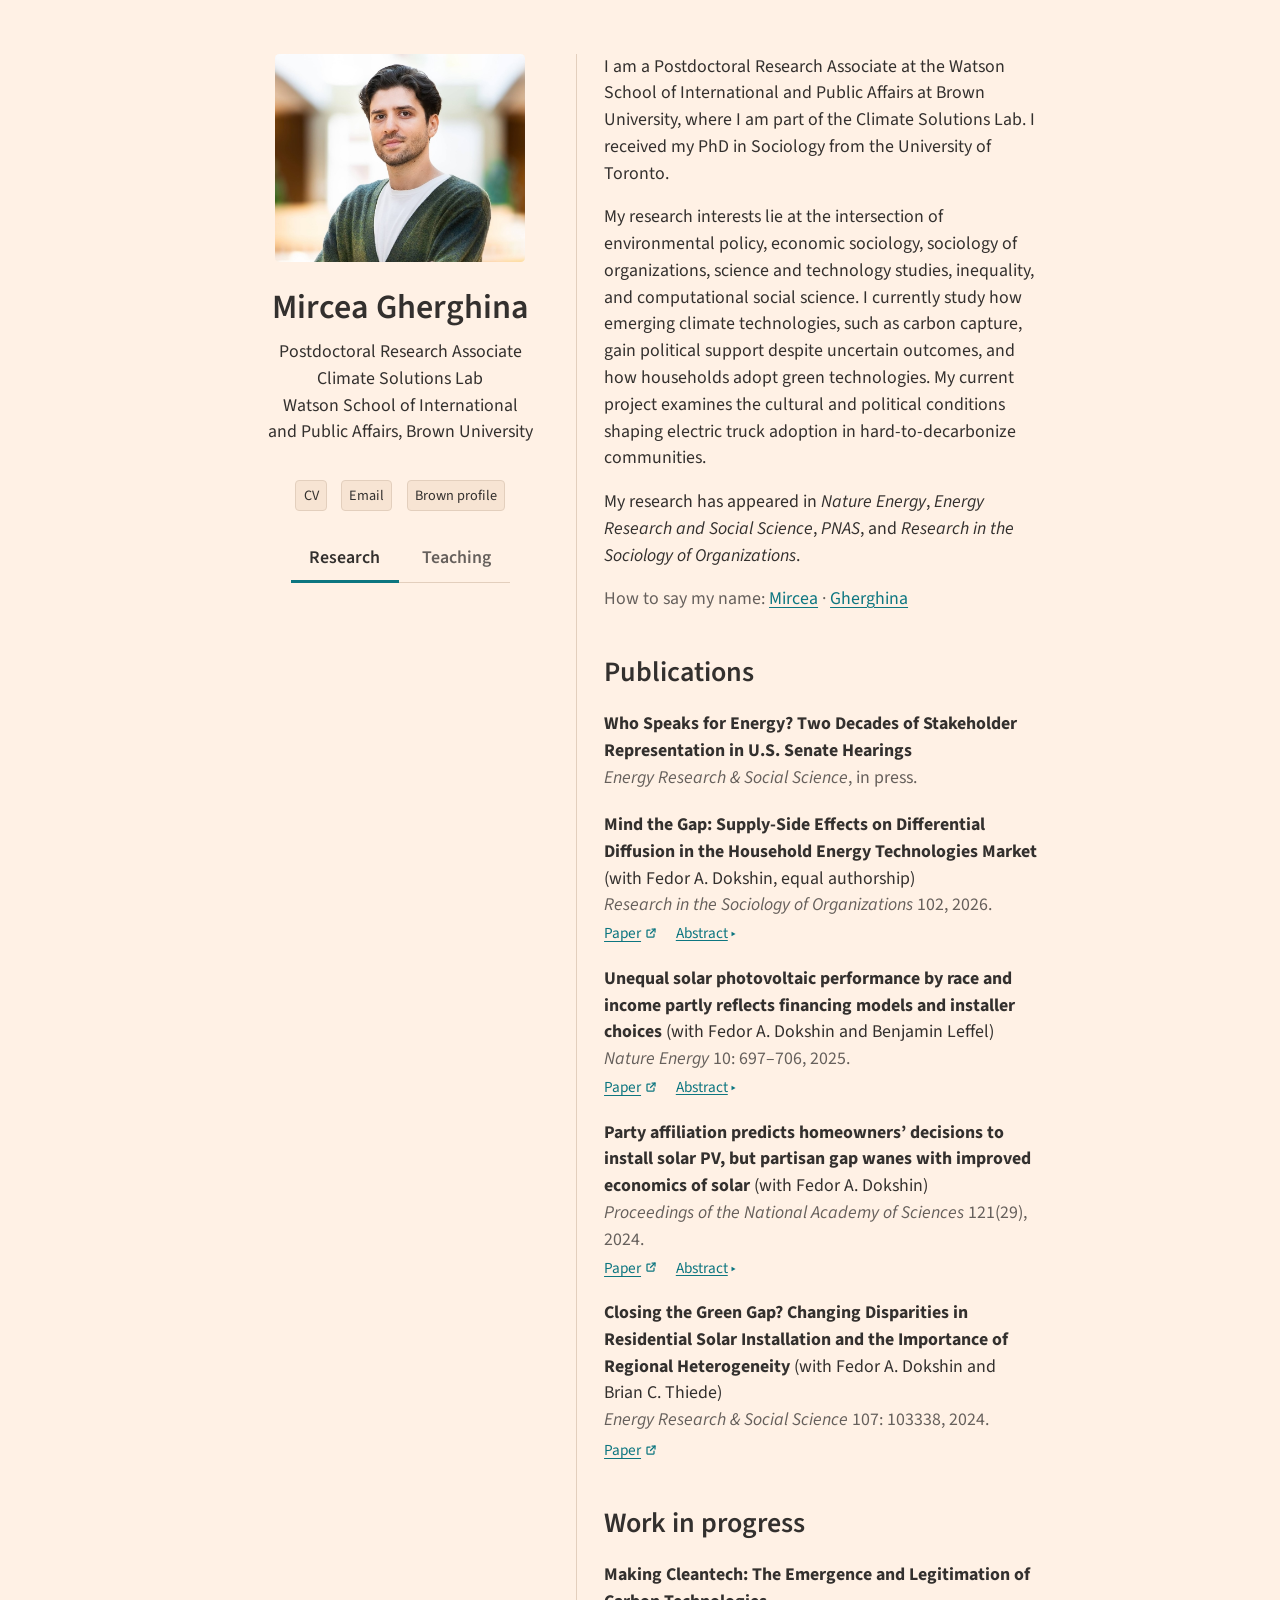
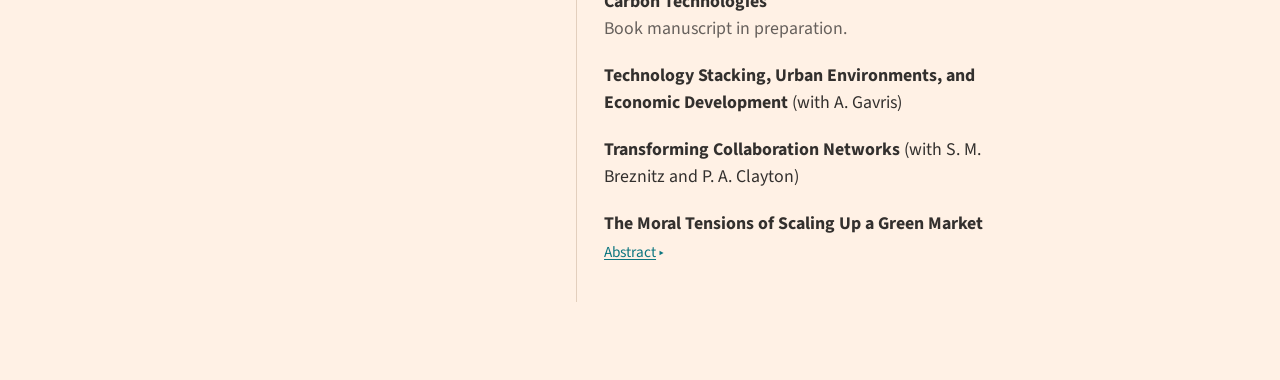
==== commit a9f63e6e: "update" ====
--- a/index.html
+++ b/index.html
@@ -86,7 +86,7 @@
 <header id="title-block-header" class="quarto-title-block default">
 <div class="quarto-title">
 <h1 class="title">Mircea Gherghina</h1>
-<p class="subtitle lead"></p><p>Postdoctoral Research Associate<br> Climate Solutions Lab <br> Watson School of International and Public Affairs<br> Brown University</p><p></p>
+<p class="subtitle lead"></p><p>Postdoctoral Research Associate<br> Climate Solutions Lab <br> Watson School of International<br> and Public Affairs, Brown University</p><p></p>
 </div>
 <div class="quarto-title-meta">
   </div>
--- a/styles.css
+++ b/styles.css
@@ -140,3 +140,22 @@
   -webkit-mask: url("data:image/svg+xml,%3Csvg xmlns='http://www.w3.org/2000/svg' viewBox='0 0 24 24' fill='none' stroke='black' stroke-width='2.5' stroke-linecap='round' stroke-linejoin='round'%3E%3Cpath d='M14 4h6v6'/%3E%3Cpath d='M20 4l-9 9'/%3E%3Cpath d='M18 14v5a1 1 0 0 1-1 1H5a1 1 0 0 1-1-1V7a1 1 0 0 1 1-1h5'/%3E%3C/svg%3E") no-repeat center / contain;
           mask: url("data:image/svg+xml,%3Csvg xmlns='http://www.w3.org/2000/svg' viewBox='0 0 24 24' fill='none' stroke='black' stroke-width='2.5' stroke-linecap='round' stroke-linejoin='round'%3E%3Cpath d='M14 4h6v6'/%3E%3Cpath d='M20 4l-9 9'/%3E%3Cpath d='M18 14v5a1 1 0 0 1-1 1H5a1 1 0 0 1-1-1V7a1 1 0 0 1 1-1h5'/%3E%3C/svg%3E") no-repeat center / contain;
 }
+
+/* Phones and tablets: keep CV / Email / Brown profile small and side by side */
+@media (max-width: 991.98px) {
+  .about-entity .about-links {
+    flex-direction: row !important;
+    flex-wrap: wrap;
+    justify-content: center !important;
+    column-gap: 0.6em !important;
+    row-gap: 0.6em !important;
+    width: auto !important;
+    padding-bottom: 0.5em !important;
+  }
+  .about-entity .about-link {
+    font-size: 0.85em !important;
+    padding: 0.3em 0.75em !important;
+    border-radius: 4px !important;
+  }
+  .profile-tabs { margin-bottom: 1.2rem; }
+}
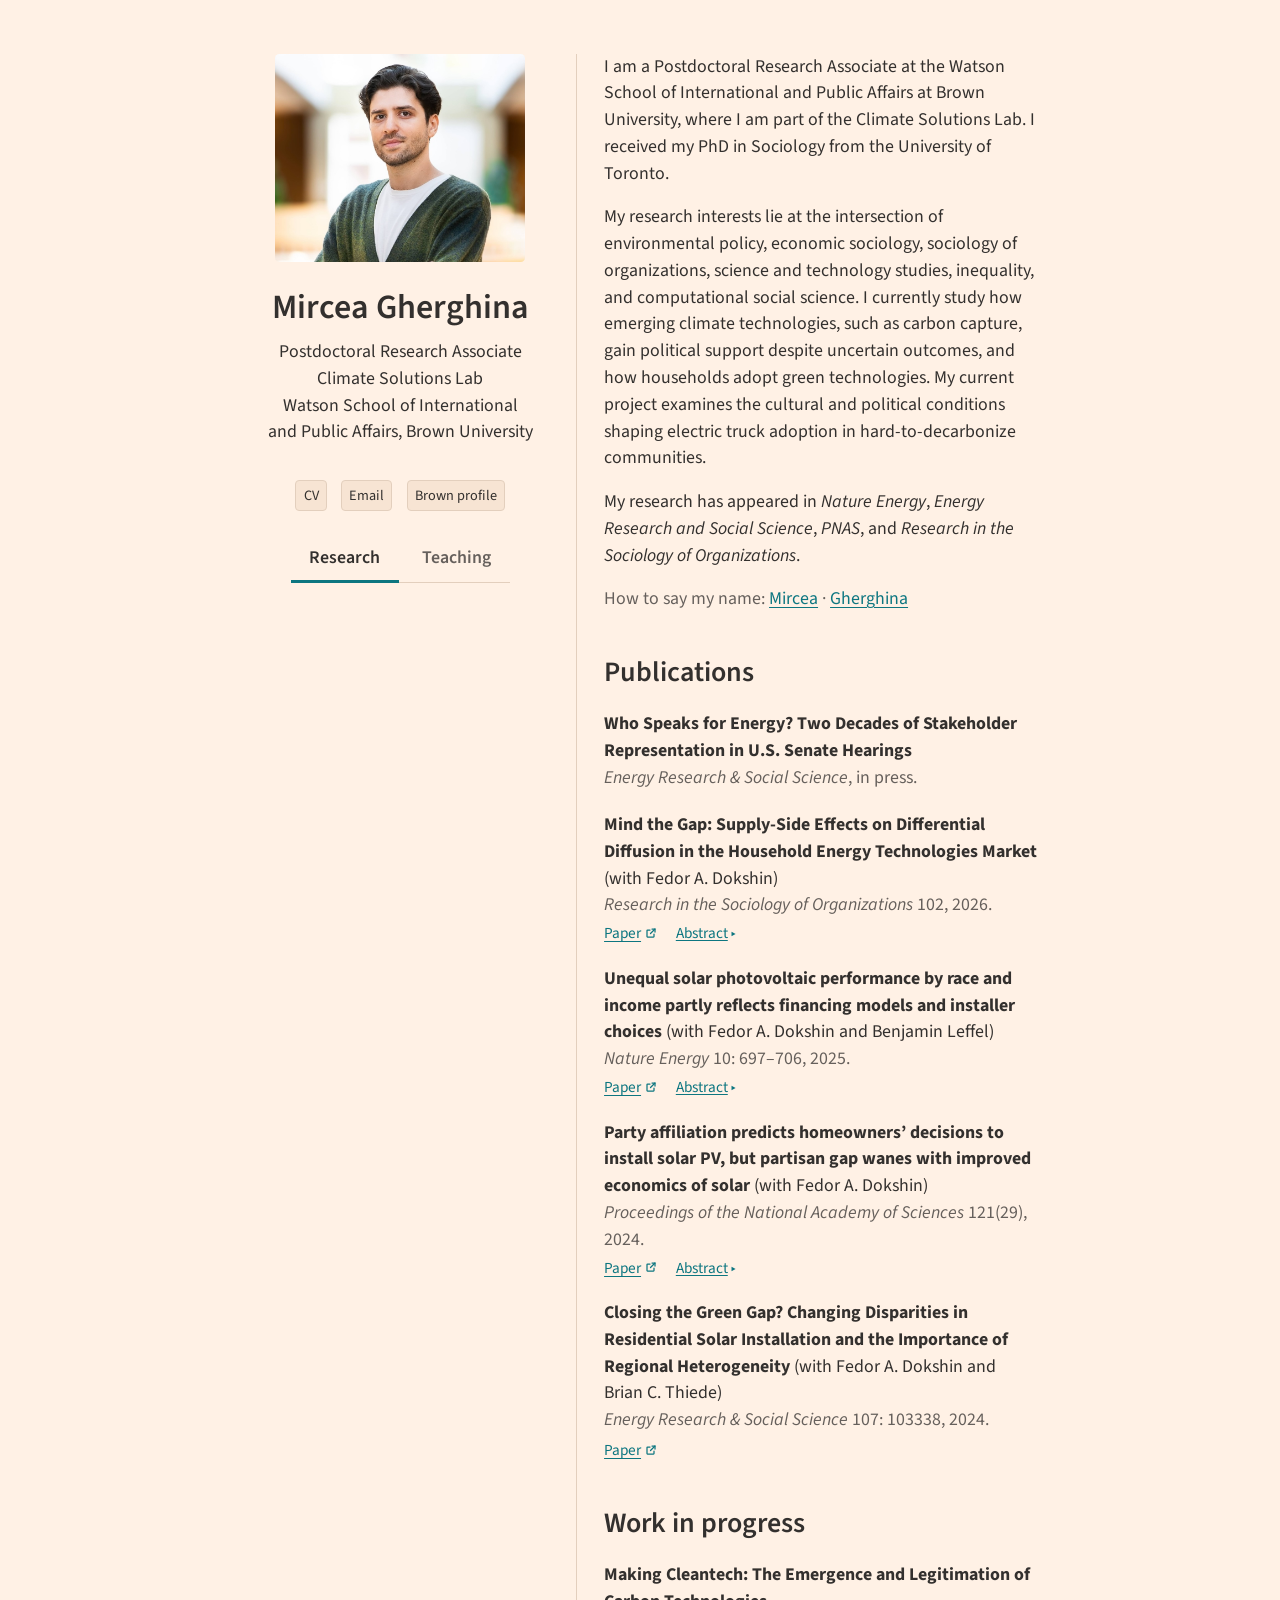
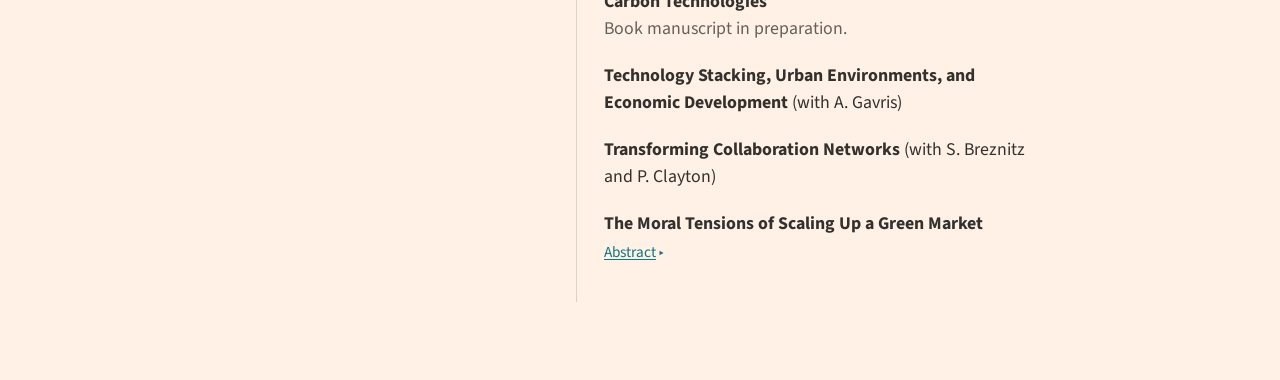
==== commit f800ce91: "update" ====
--- a/index.html
+++ b/index.html
@@ -118,7 +118,7 @@
 </div>
 </div>
 <div class="paper">
-<p><strong>Mind the Gap: Supply-Side Effects on Differential Diffusion in the Household Energy Technologies Market</strong> (with Fedor A. Dokshin, equal authorship)<br> <span class="status"><em>Research in the Sociology of Organizations</em> 102, 2026.</span> <a href="https://doi.org/10.1108/S0733-558X20260000102003" class="paper-links">Paper</a></p>
+<p><strong>Mind the Gap: Supply-Side Effects on Differential Diffusion in the Household Energy Technologies Market</strong> (with Fedor A. Dokshin)<br> <span class="status"><em>Research in the Sociology of Organizations</em> 102, 2026.</span> <a href="https://doi.org/10.1108/S0733-558X20260000102003" class="paper-links">Paper</a></p>
 <div class="abstract">
 <p>Climate change mitigation demands the rapid uptake of renewable energy technologies. These technologies can have significant benefits for adopters and the surrounding communities. There are concerns, however, that differential diffusion of these technologies could reproduce and deepen inequalities along existing dimensions of social difference. We extend organizational scholarship on diffusion by focusing on how supply-side organizational practices affect distributional outcomes in emerging markets. We argue that firms’ decisions about marketing and distributional strategies for new products fundamentally shape the pool of early adopters. These marketing strategies reflect not only market conditions but also specific cultural assumptions about likely early adopters – who they are and where they live. We examine these ideas in the context of the residential solar photovoltaics (PV) market in New York State. Door-to-door solicitation remains the dominant mode of marketing solar PV and has potential for structuring the pattern of diffusion, as installers strategically select neighborhoods for canvasing. Using installation data to infer marketing strategies, we find that solar installers respond to government incentives by intensifying their activity at times and in places where financial support is high. Results from statistical models further suggest that installers’ early marketing campaigns are more likely to target neighborhoods that are higher income and majority-white, although patterns differ somewhat across regions. Such supply-side dynamics can set in motion path-dependent processes that entrench inter-group disparities in the adoption rates of renewables. We discuss implications of our study for the prospects of an equitable energy transition and for organizational theories of diffusion.</p>
 </div>
@@ -157,7 +157,7 @@
 </div>
 </div>
 <div class="paper">
-<p><strong>Transforming Collaboration Networks</strong> (with S. M. Breznitz and P. A. Clayton)<br></p>
+<p><strong>Transforming Collaboration Networks</strong> (with S. Breznitz and P. Clayton)<br></p>
 <div class="abstract">
 </div>
 </div>
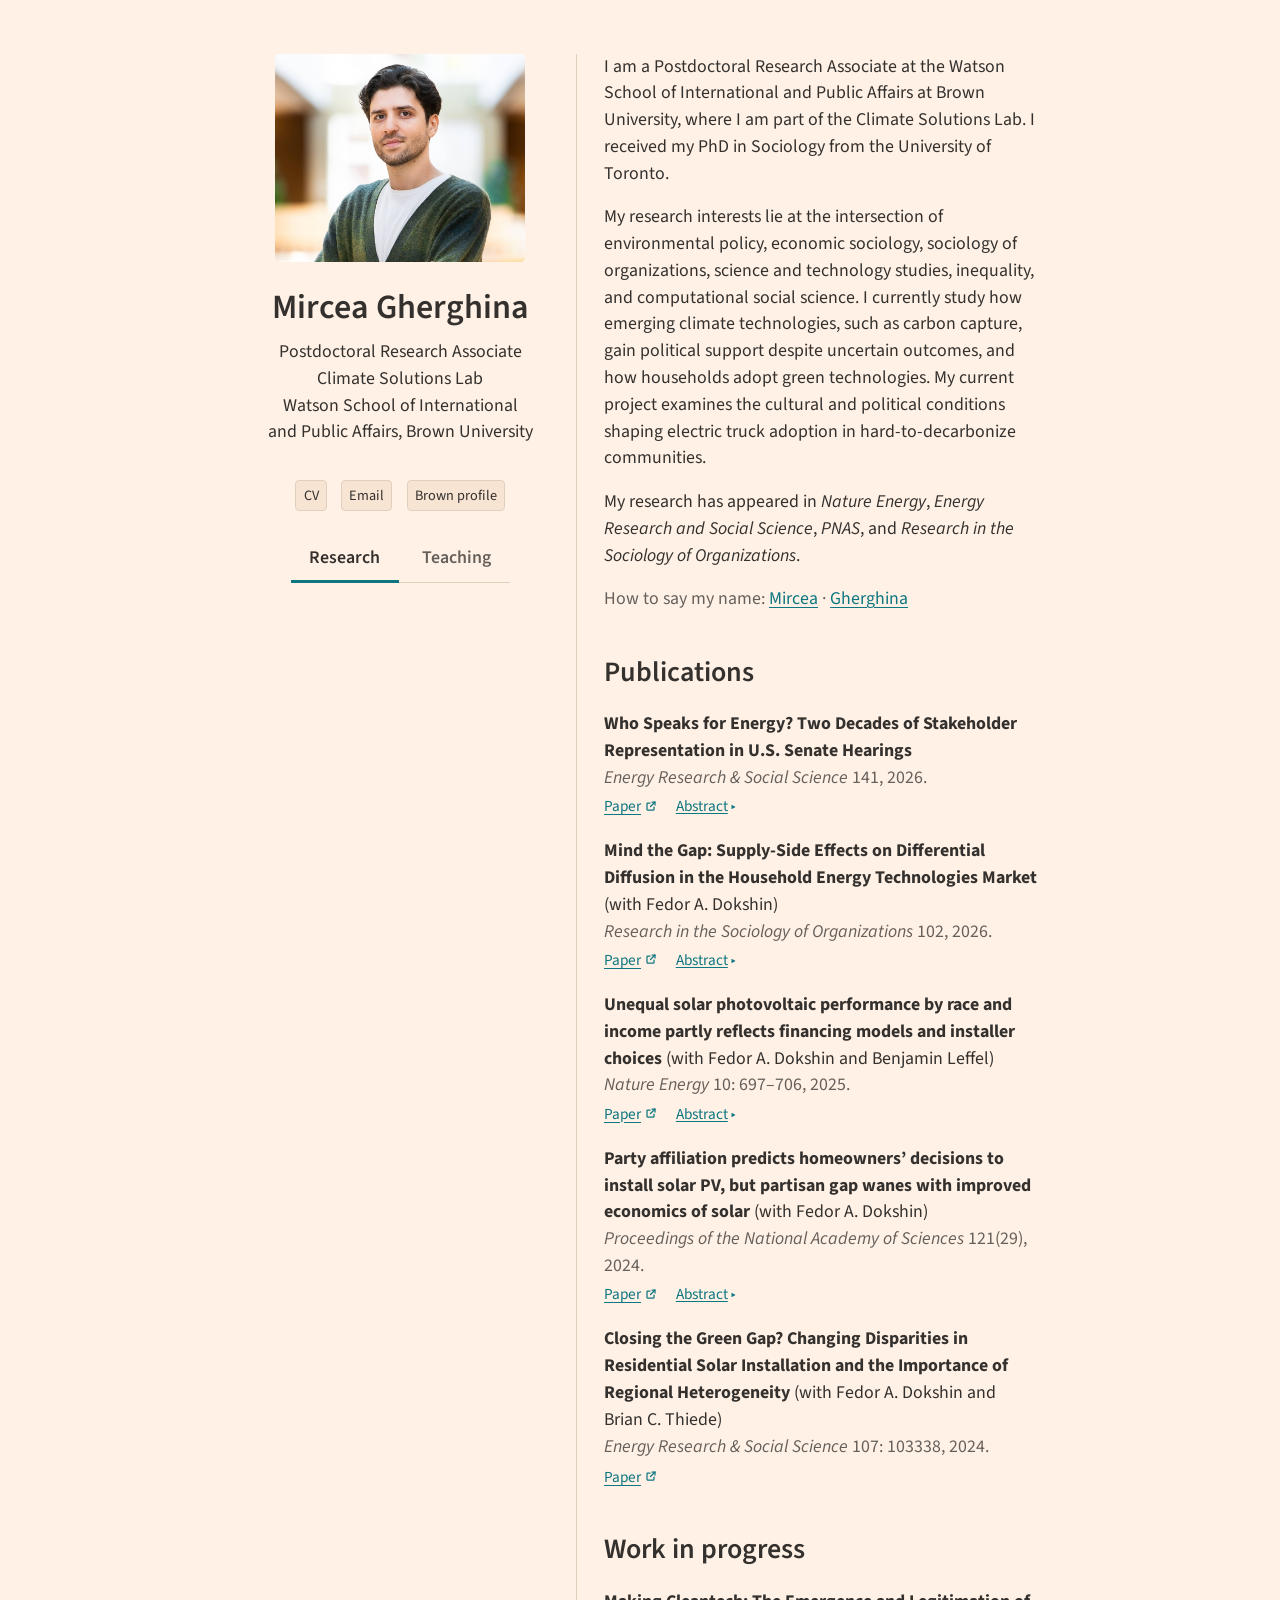
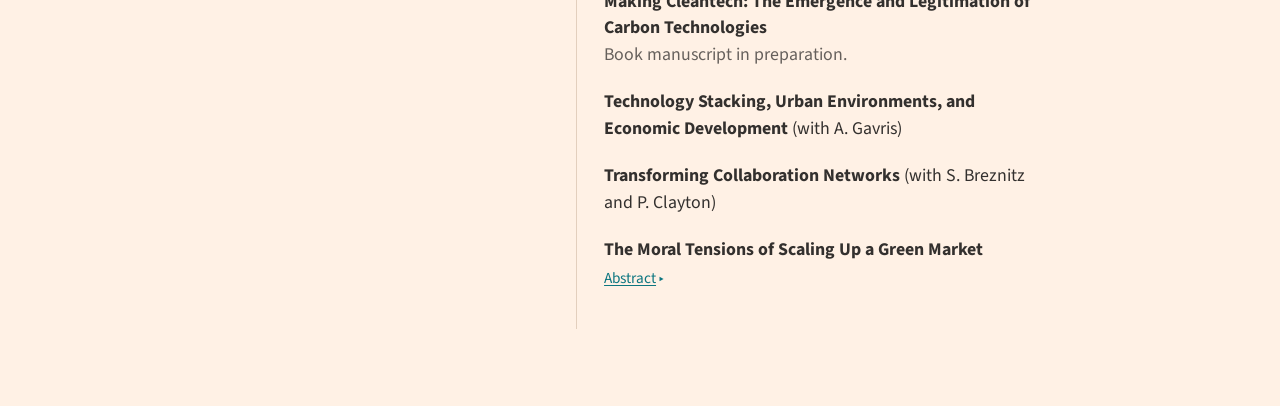
==== commit b112ec44: "update" ====
--- a/index.html
+++ b/index.html
@@ -113,8 +113,9 @@
 <section id="publications" class="level2">
 <h2 data-anchor-id="publications">Publications</h2>
 <div class="paper">
-<p><strong>Who Speaks for Energy? Two Decades of Stakeholder Representation in U.S. Senate Hearings</strong><br> <span class="status"><em>Energy Research &amp; Social Science</em>, in press.</span></p>
-<div class="abstract">
+<p><strong>Who Speaks for Energy? Two Decades of Stakeholder Representation in U.S. Senate Hearings</strong><br> <span class="status"><em>Energy Research &amp; Social Science</em> 141, 2026.</span> <a href="https://doi.org/10.1016/j.erss.2026.105054" class="paper-links">Paper</a></p>
+<div class="abstract">
+<p>Over the past two decades, energy policy debates have increasingly centered on reducing greenhouse gas emissions, accompanied by growing public investment in clean energy. Yet it remains unclear whether these shifts have diversified whose expertise policymakers draw on and which solutions receive the most attention. In this paper, I draw on political communication and sociological perspectives on expertise to examine how stakeholder representation and dominant themes have shifted in U.S. energy policymaking over this period. Combining a classification of speakers’ affiliations with a structural topic model of nearly 4000 statements from Senate Energy and Natural Resources Committee hearings (1999–2024), I find that incumbent energy industries consistently outnumber clean technology firms among business witnesses, while both companies and industry associations appear less often over time. Clean technology companies remain a small share of business witnesses, although renewables and electrical vehicle companies appear more often in recent years. Senators of both parties emphasize similar themes, but Democratic majorities are associated with greater emphasis on renewables, energy and grid security, and energy efficiency. I find that clean technology firms tend to emphasize innovation policy and renewables, and incumbent firms focus more on fossil fuels and energy prices, a pattern that may partly reflect the themes on which certain actors are invited to testify. In an arena of limited carrying capacity, this matching of actors to themes may narrow the range of perspectives heard on energy solutions, even as the set of actors with a stake in the transition has expanded over time.</p>
 </div>
 </div>
 <div class="paper">
